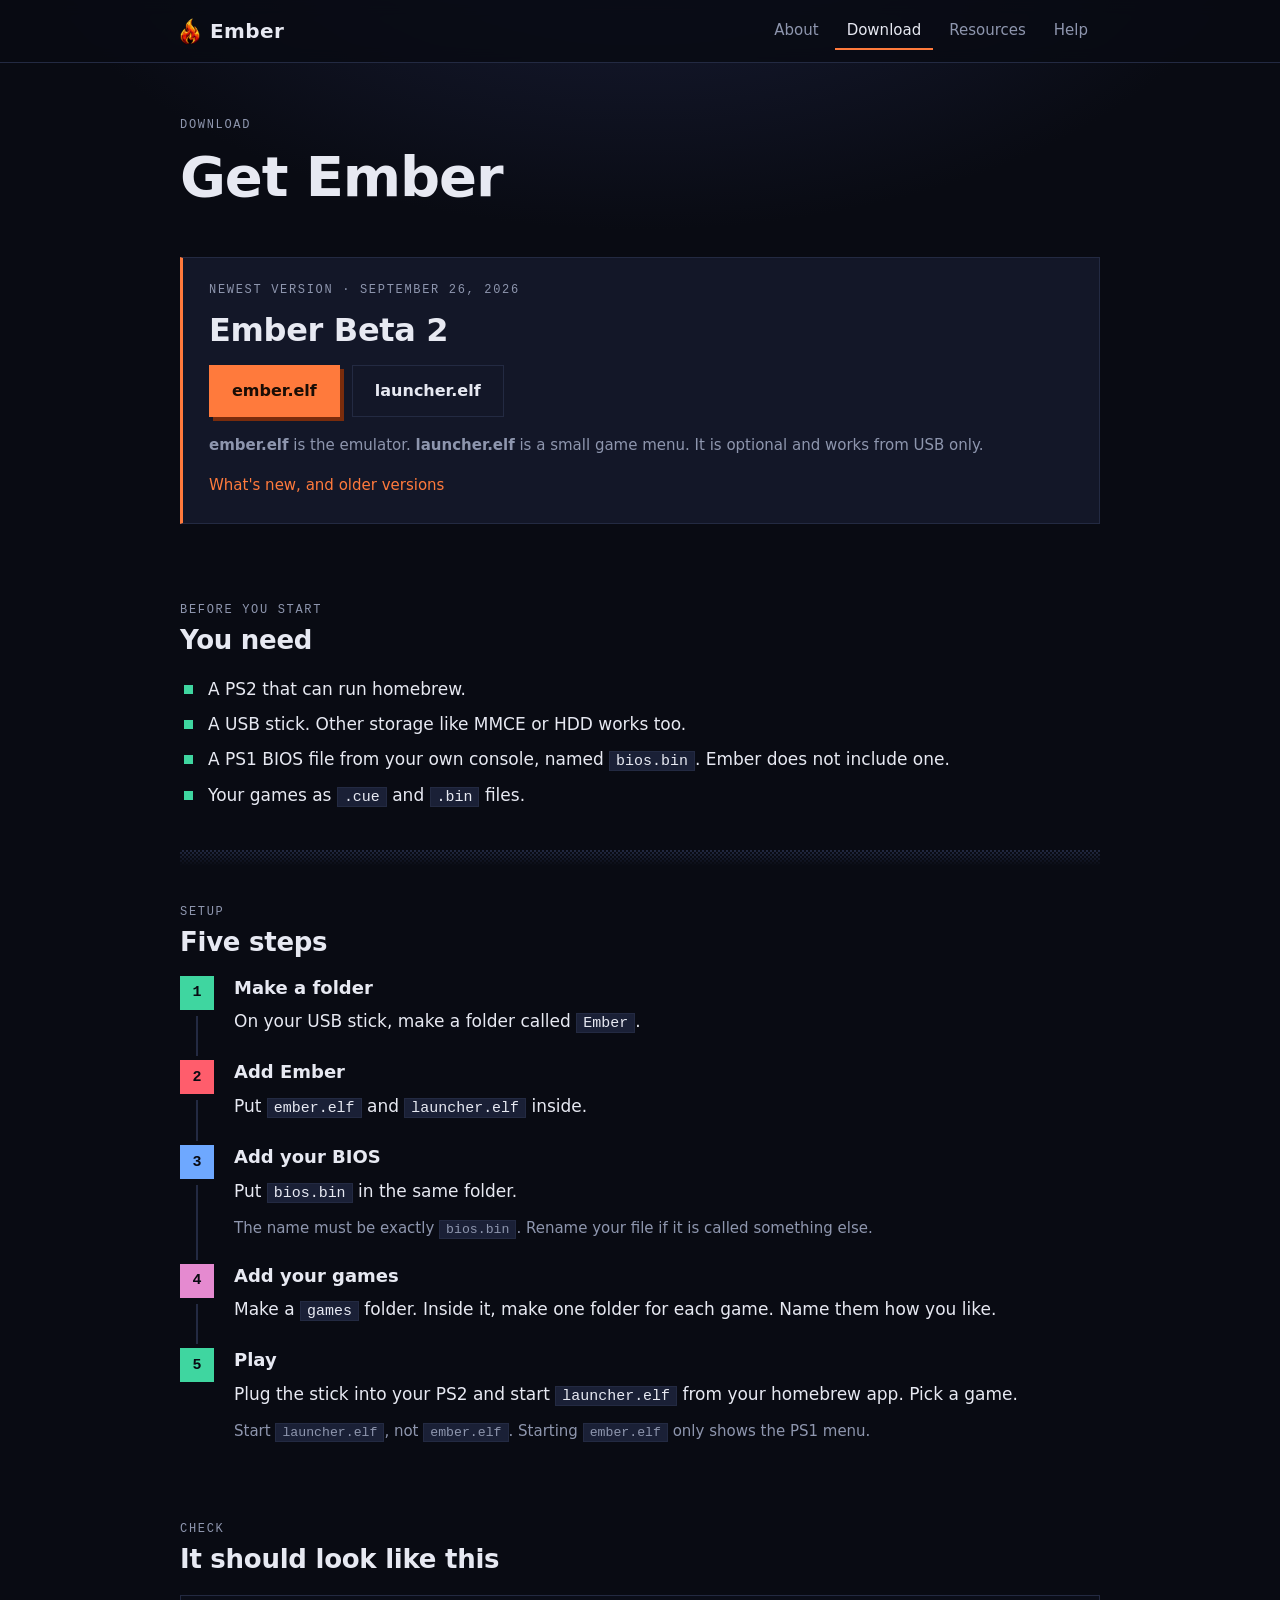
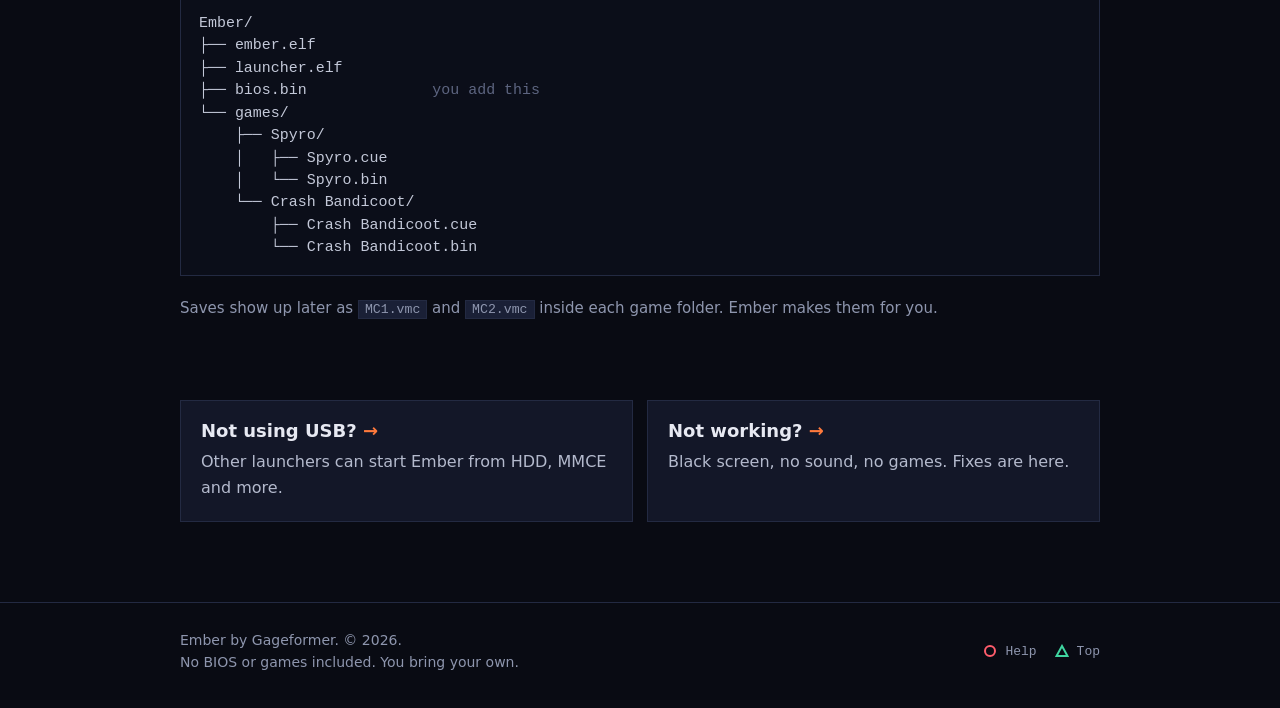
==== download.html @ 77d1c9de "Initial commit" ====
<!doctype html>
<html lang="en">
<head>
  <meta charset="utf-8">
  <meta name="viewport" content="width=device-width, initial-scale=1">
  <title>Download — Ember</title>
  <meta name="description" content="Download Ember and set it up on your PS2 in five steps.">
  <meta name="theme-color" content="#090b13">
  <link rel="icon" href="favicon.png?v=7" type="image/png">
  <link rel="stylesheet" href="style.css?v=3">
</head>
<body>

<header class="top">
  <div class="wrap">
    <a class="brand" href="index.html"><img src="logo.png?v=7" alt="" width="20" height="27">Ember</a>
    <nav class="nav">
      <a href="index.html">About</a>
      <a class="here" href="download.html">Download</a>
      <a href="resources.html">Resources</a>
      <a href="help.html">Help</a>
    </nav>
  </div>
</header>

<main class="wrap">

  <div class="page-head">
    <p class="label">Download</p>
    <h1>Get Ember</h1>
  </div>

  <section>
    <div class="release">
      <p class="label">Newest version · <span data-release-date>September 26, 2026</span></p>
      <h2 data-release-name>Ember Beta 2</h2>
      <div class="btns">
        <a class="btn go" href="https://github.com/Gageformer/Ember/releases/latest/download/ember.elf">ember.elf</a>
        <a class="btn" href="https://github.com/Gageformer/Ember/releases/latest/download/launcher.elf">launcher.elf</a>
      </div>
      <p class="muted small"><b>ember.elf</b> is the emulator. <b>launcher.elf</b> is a small game menu. It is optional and works from USB only.</p>
      <p class="small"><a href="https://github.com/Gageformer/Ember/releases">What's new, and older versions</a></p>
    </div>
  </section>

  <section>
    <p class="label">Before you start</p>
    <h2>You need</h2>
    <ul class="ticks">
      <li>A PS2 that can run homebrew.</li>
      <li>A USB stick. Other storage like MMCE or HDD works too.</li>
      <li>A PS1 BIOS file from your own console, named <code>bios.bin</code>. Ember does not include one.</li>
      <li>Your games as <code>.cue</code> and <code>.bin</code> files.</li>
    </ul>
  </section>

  <div class="dither"></div>

  <section>
    <p class="label">Setup</p>
    <h2>Five steps</h2>
    <ol class="steps">
      <li>
        <h3>Make a folder</h3>
        <p>On your USB stick, make a folder called <code>Ember</code>.</p>
      </li>
      <li>
        <h3>Add Ember</h3>
        <p>Put <code>ember.elf</code> and <code>launcher.elf</code> inside.</p>
      </li>
      <li>
        <h3>Add your BIOS</h3>
        <p>Put <code>bios.bin</code> in the same folder.</p>
        <p class="muted small">The name must be exactly <code>bios.bin</code>. Rename your file if it is called something else.</p>
      </li>
      <li>
        <h3>Add your games</h3>
        <p>Make a <code>games</code> folder. Inside it, make one folder for each game. Name them how you like.</p>
      </li>
      <li>
        <h3>Play</h3>
        <p>Plug the stick into your PS2 and start <code>launcher.elf</code> from your homebrew app. Pick a game.</p>
        <p class="muted small">Start <code>launcher.elf</code>, not <code>ember.elf</code>. Starting <code>ember.elf</code> only shows the PS1 menu.</p>
      </li>
    </ol>
  </section>

  <section>
    <p class="label">Check</p>
    <h2>It should look like this</h2>
<pre>Ember/
├── ember.elf
├── launcher.elf
├── bios.bin              <span class="dim">you add this</span>
└── games/
    ├── Spyro/
    │   ├── Spyro.cue
    │   └── Spyro.bin
    └── Crash Bandicoot/
        ├── Crash Bandicoot.cue
        └── Crash Bandicoot.bin</pre>
    <p class="muted small">Saves show up later as <code>MC1.vmc</code> and <code>MC2.vmc</code> inside each game folder. Ember makes them for you.</p>
  </section>

  <section>
    <div class="grid">
      <a class="card" href="resources.html">
        <h3>Not using USB?</h3>
        <p>Other launchers can start Ember from HDD, MMCE and more.</p>
      </a>
      <a class="card" href="help.html">
        <h3>Not working?</h3>
        <p>Black screen, no sound, no games. Fixes are here.</p>
      </a>
    </div>
  </section>

</main>

<footer class="foot">
  <div class="wrap">
    <div>
      <p>Ember by Gageformer. © 2026.</p>
      <p>No BIOS or games included. You bring your own.</p>
    </div>
    <div class="hints">
      <a href="help.html"><svg class="pad" viewBox="0 0 14 14" aria-hidden="true"><circle cx="7" cy="7" r="5" stroke="#ff5d6c" stroke-width="2" fill="none"/></svg>Help</a>
      <a href="#"><svg class="pad" viewBox="0 0 14 14" aria-hidden="true"><path d="M7 2l5.5 10h-11z" stroke="#3fd6a0" stroke-width="2" fill="none"/></svg>Top</a>
    </div>
  </div>
</footer>

<script src="main.js"></script>
</body>
</html>
---- style.css ----
:root {
  --bg: #090b13;
  --bg-2: #0e1120;
  --card: #131728;
  --line: #232a42;
  --text: #e7e9f2;
  --muted: #8e96ae;
  --ember: #ff7a3c;
  --ember-hot: #ffc857;

  /* the four pad buttons */
  --tri: #3fd6a0;
  --circle: #ff5d6c;
  --cross: #6ea8ff;
  --square: #e58ad0;

  --sans: "Segoe UI", system-ui, -apple-system, "Helvetica Neue", Arial, sans-serif;
  --mono: ui-monospace, "Cascadia Mono", Consolas, "SF Mono", Menlo, monospace;
  --wrap: 960px;
}

* { box-sizing: border-box; }

html { scroll-behavior: smooth; }

body {
  margin: 0;
  background:
    radial-gradient(900px 500px at 50% -120px, #1a1f3a 0%, transparent 70%),
    var(--bg);
  background-repeat: no-repeat;
  color: var(--text);
  font: 17px/1.6 var(--sans);
  -webkit-font-smoothing: antialiased;
}

a { color: var(--ember); text-decoration: none; }
a:hover { text-decoration: underline; }

img, svg { max-width: 100%; }

.wrap {
  max-width: var(--wrap);
  margin: 0 auto;
  padding: 0 20px;
}

/* ---------- header ---------- */

.top {
  position: sticky;
  top: 0;
  z-index: 10;
  background: rgba(9, 11, 19, 0.85);
  backdrop-filter: blur(8px);
  border-bottom: 1px solid var(--line);
}

.top .wrap {
  display: flex;
  align-items: center;
  justify-content: space-between;
  flex-wrap: wrap;
  gap: 4px 20px;
  padding-top: 12px;
  padding-bottom: 12px;
}

.brand {
  display: flex;
  align-items: center;
  gap: 10px;
  color: var(--text);
  font-weight: 700;
  font-size: 20px;
  letter-spacing: 0.02em;
}
.brand:hover { text-decoration: none; }
.brand svg { width: 22px; height: 28px; }

.nav { display: flex; flex-wrap: wrap; gap: 4px; }

.nav a {
  color: var(--muted);
  padding: 6px 12px;
  font-size: 15px;
  border-bottom: 2px solid transparent;
}
.nav a:hover { color: var(--text); text-decoration: none; }
.nav a.here { color: var(--text); border-bottom-color: var(--ember); }

/* ---------- type ---------- */

h1, h2, h3 { line-height: 1.15; margin: 0; }

h1 { font-size: clamp(34px, 6vw, 56px); letter-spacing: -0.02em; }
h2 { font-size: 26px; letter-spacing: -0.01em; }
h3 { font-size: 18px; }

p, ul, ol { margin: 0; }

.label {
  font: 12px/1 var(--mono);
  letter-spacing: 0.14em;
  text-transform: uppercase;
  color: var(--muted);
}

.lead { font-size: 20px; color: #c3c8d8; max-width: 34em; }
.muted { color: var(--muted); }
.small { font-size: 15px; }

code, pre { font-family: var(--mono); font-size: 0.88em; }

code {
  background: #1a2036;
  border: 1px solid var(--line);
  padding: 1px 6px;
}

pre {
  margin: 0;
  padding: 16px 18px;
  background: #0b0e19;
  border: 1px solid var(--line);
  color: #c3c8d8;
  overflow-x: auto;
  scrollbar-color: var(--line) transparent;
  line-height: 1.5;
}
pre .dim { color: #5d6580; }

/* ---------- layout ---------- */

.hero {
  display: grid;
  grid-template-columns: 1fr auto;
  align-items: center;
  gap: 40px;
  padding: 72px 0 56px;
}
.hero > div > * + * { margin-top: 20px; }
.hero .flame { width: 190px; height: auto; }

/* shown where a list has nothing in it yet */
.empty {
  border: 1px dashed var(--line);
  padding: 26px 20px;
  color: var(--muted);
  text-align: center;
}

.page-head { padding: 56px 0 8px; }
.page-head > * + * { margin-top: 14px; }

section { padding: 40px 0; scroll-margin-top: 60px; }
section > * + * { margin-top: 20px; }
/* the small label sits close to the heading it belongs to */
section > .label + h2 { margin-top: 10px; }

/* the PS1 dither look, as a divider */
.dither {
  height: 16px;
  background: repeating-conic-gradient(var(--line) 0 25%, transparent 0 50%) 0 0 / 4px 4px;
  -webkit-mask-image: linear-gradient(to bottom, #000, transparent);
  mask-image: linear-gradient(to bottom, #000, transparent);
}

.grid {
  display: grid;
  gap: 14px;
  grid-template-columns: repeat(auto-fit, minmax(210px, 1fr));
}

.card {
  background: var(--card);
  border: 1px solid var(--line);
  padding: 20px;
}
.card > * + * { margin-top: 8px; }
.card p { color: #b4bacd; font-size: 16px; }

/* coloured top edge, one per pad button */
.card.t { border-top: 3px solid var(--tri); }
.card.c { border-top: 3px solid var(--circle); }
.card.x { border-top: 3px solid var(--cross); }
.card.s { border-top: 3px solid var(--square); }

a.card { display: block; color: var(--text); transition: border-color 0.12s, transform 0.12s; }
a.card:hover { text-decoration: none; border-color: var(--ember); transform: translateY(-2px); }
a.card h3::after { content: " \2192"; color: var(--ember); }

/* ---------- buttons ---------- */

.btns { display: flex; flex-wrap: wrap; gap: 12px; }

.btn {
  display: inline-block;
  padding: 12px 22px;
  font-weight: 600;
  font-size: 16px;
  border: 1px solid var(--line);
  color: var(--text);
  background: var(--card);
}
.btn:hover { text-decoration: none; border-color: var(--muted); }

.btn.go {
  background: var(--ember);
  border-color: var(--ember);
  color: #1a0d05;
  box-shadow: 4px 4px 0 #7a2c0c;
}
.btn.go:hover { background: #ff8d55; border-color: #ff8d55; }
.btn.go:active { transform: translate(2px, 2px); box-shadow: 2px 2px 0 #7a2c0c; }

/* ---------- lists ---------- */

.chips { display: flex; flex-wrap: wrap; gap: 8px; padding: 0; list-style: none; }
.chips li {
  font: 13px/1 var(--mono);
  padding: 8px 10px;
  border: 1px solid var(--line);
  color: #c3c8d8;
}

.ticks { list-style: none; padding: 0; }
.ticks li { padding-left: 28px; position: relative; }
.ticks li + li { margin-top: 8px; }
.ticks li::before {
  content: "";
  position: absolute;
  left: 4px;
  top: 0.55em;
  width: 9px;
  height: 9px;
  background: var(--tri);
}
.ticks.warn li::before { background: var(--circle); border-radius: 50%; }

.steps { list-style: none; padding: 0; counter-reset: step; }
.steps > li {
  counter-increment: step;
  position: relative;
  padding: 0 0 26px 54px;
}
.steps > li > * + * { margin-top: 10px; }
.steps > li::before {
  content: counter(step);
  position: absolute;
  left: 0;
  top: -2px;
  width: 34px;
  height: 34px;
  display: grid;
  place-items: center;
  font: 700 15px/1 var(--mono);
  color: var(--bg);
  background: var(--cross);
}
.steps > li:nth-child(4n + 1)::before { background: var(--tri); }
.steps > li:nth-child(4n + 2)::before { background: var(--circle); }
.steps > li:nth-child(4n + 3)::before { background: var(--cross); }
.steps > li:nth-child(4n + 4)::before { background: var(--square); }
/* line joining the steps */
.steps > li::after {
  content: "";
  position: absolute;
  left: 16px;
  top: 38px;
  bottom: 6px;
  width: 2px;
  background: var(--line);
}
.steps > li:last-child { padding-bottom: 0; }
.steps > li:last-child::after { display: none; }

/* ---------- download box ---------- */

.release {
  background: var(--card);
  border: 1px solid var(--line);
  border-left: 3px solid var(--ember);
  padding: 26px;
}
.release > * + * { margin-top: 16px; }
.release h2 { font-size: 32px; }

/* ---------- help ---------- */

.fix {
  background: var(--card);
  border: 1px solid var(--line);
  padding: 20px 22px;
}
.fix + .fix { margin-top: 12px; }
.fix > * + * { margin-top: 10px; }
.fix h3 { font-size: 19px; }
.fix h3::before { content: "? "; color: var(--circle); font-family: var(--mono); }
.fix p, .fix li { color: #c3c8d8; }

.table-scroll { overflow-x: auto; border: 1px solid var(--line); }
table { border-collapse: collapse; width: 100%; min-width: 520px; font-size: 16px; }
th, td { text-align: left; padding: 10px 14px; border-bottom: 1px solid var(--line); vertical-align: top; }
tr:last-child td { border-bottom: 0; }
th { font: 12px/1 var(--mono); letter-spacing: 0.14em; text-transform: uppercase; color: var(--muted); background: var(--bg-2); }
td { color: #c3c8d8; }

/* ---------- footer ---------- */

.foot {
  margin-top: 40px;
  border-top: 1px solid var(--line);
  padding: 26px 0 40px;
  color: var(--muted);
  font-size: 14px;
}
.foot .wrap { display: flex; flex-wrap: wrap; gap: 12px 30px; justify-content: space-between; }
.foot a { color: var(--muted); }
.foot a:hover { color: var(--text); }

/* PS1 menu style button hints */
.hints { display: flex; flex-wrap: wrap; gap: 18px; font: 13px/1 var(--mono); }
.hints a { display: inline-flex; align-items: center; gap: 8px; }
.pad { width: 14px; height: 14px; }

/* ---------- small screens ---------- */

@media (max-width: 640px) {
  body { font-size: 16px; }
  .hero { grid-template-columns: 1fr; padding: 44px 0 36px; gap: 24px; }
  .hero .flame { width: 110px; order: -1; }
  .lead { font-size: 18px; }
  .page-head { padding-top: 40px; }
  section { padding: 30px 0; }
  .nav a { padding: 6px 9px; }
  .steps > li { padding-left: 48px; }
}

@media (prefers-reduced-motion: reduce) {
  html { scroll-behavior: auto; }
  a.card, .btn.go { transition: none; }
}
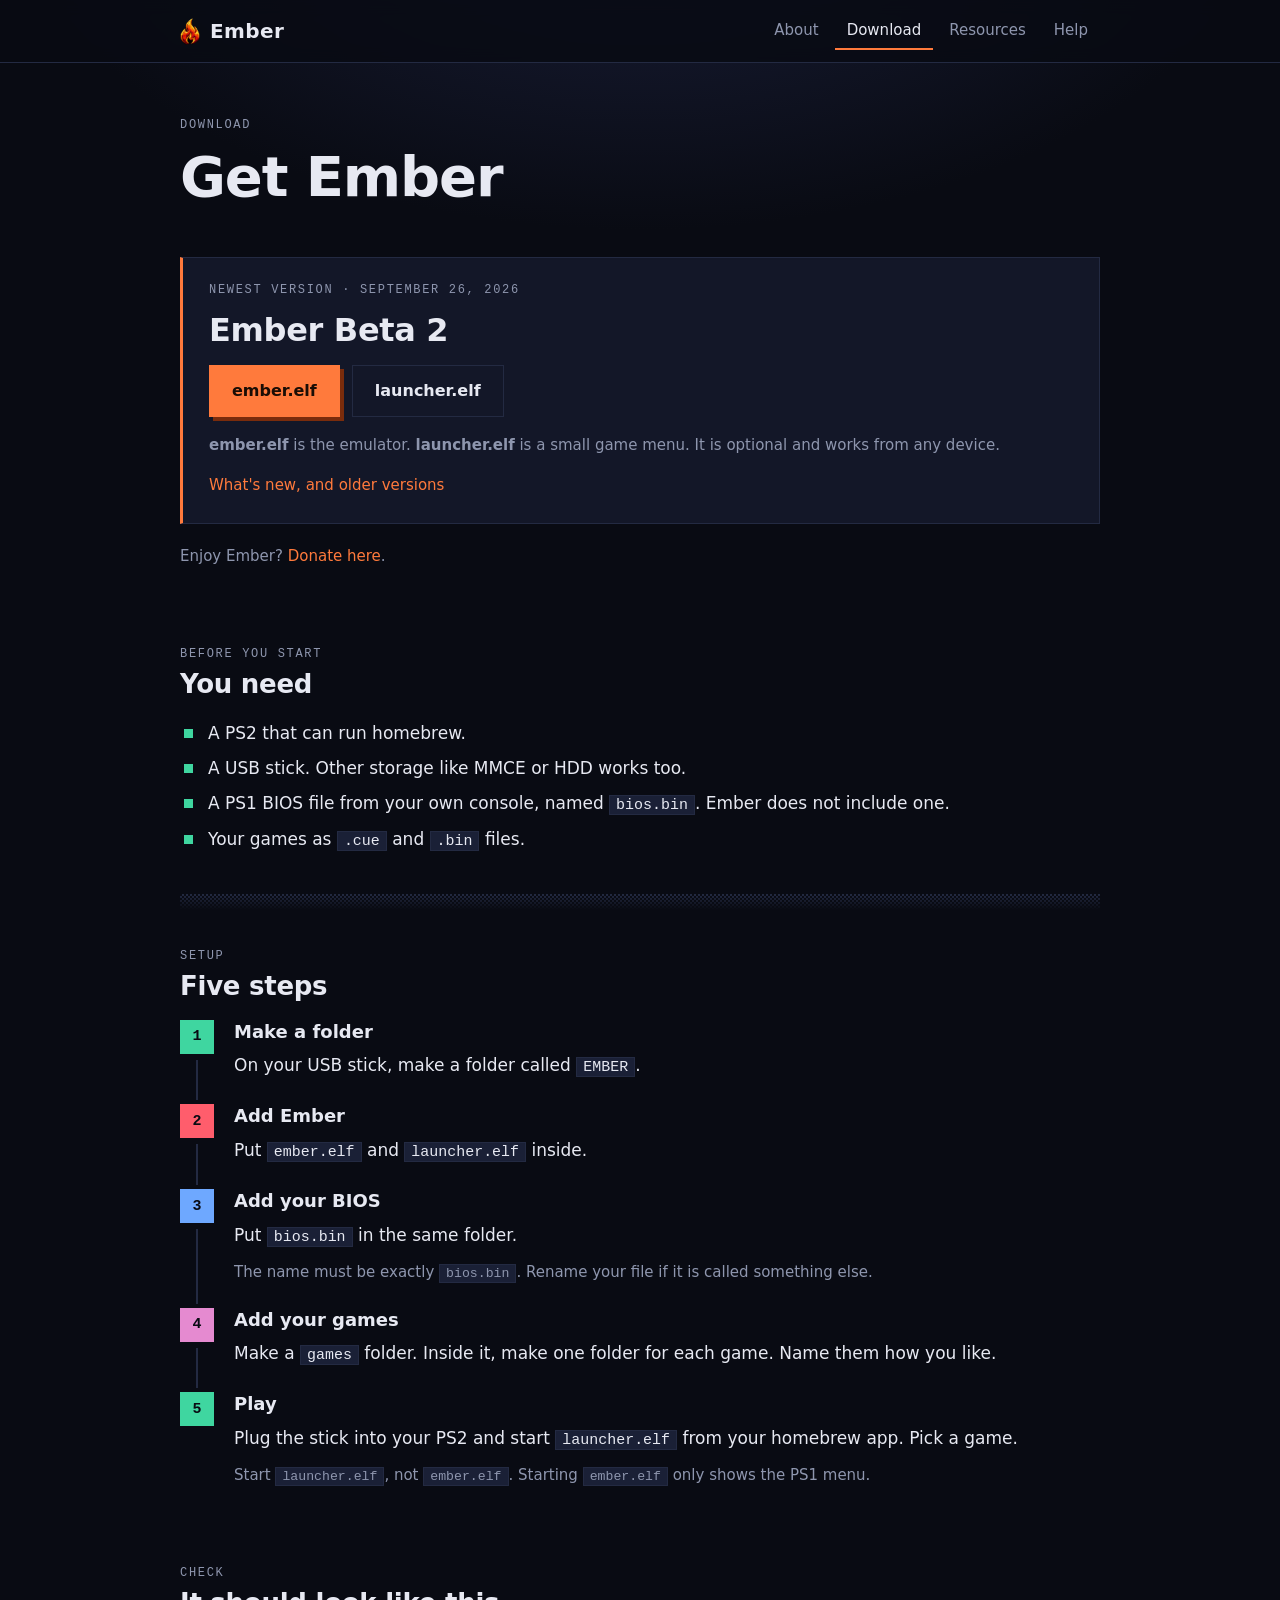
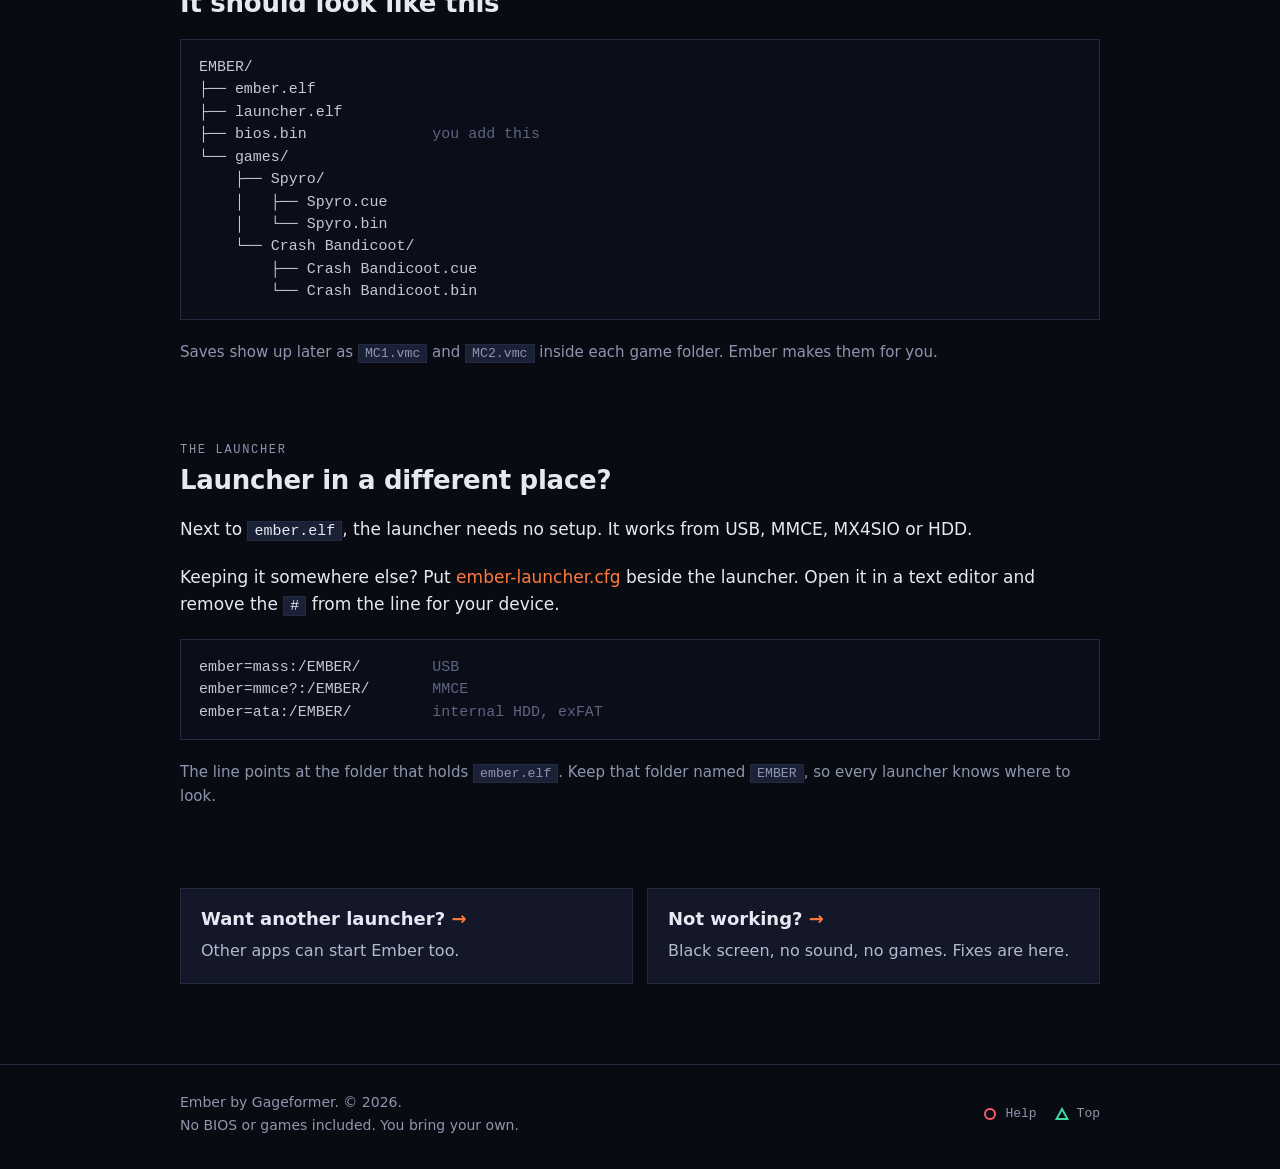
==== commit bb0f4d5c: "Updated pages to reflect new information" ====
--- a/download.html
+++ b/download.html
@@ -7,7 +7,7 @@
   <meta name="description" content="Download Ember and set it up on your PS2 in five steps.">
   <meta name="theme-color" content="#090b13">
   <link rel="icon" href="favicon.png?v=7" type="image/png">
-  <link rel="stylesheet" href="style.css?v=3">
+  <link rel="stylesheet" href="style.css?v=6">
 </head>
 <body>
 
@@ -35,12 +35,13 @@
       <p class="label">Newest version · <span data-release-date>September 26, 2026</span></p>
       <h2 data-release-name>Ember Beta 2</h2>
       <div class="btns">
-        <a class="btn go" href="https://github.com/Gageformer/Ember/releases/latest/download/ember.elf">ember.elf</a>
-        <a class="btn" href="https://github.com/Gageformer/Ember/releases/latest/download/launcher.elf">launcher.elf</a>
+        <a class="btn go" data-dl="ember.elf" href="https://github.com/Gageformer/Ember/releases/download/Beta-2/ember.elf">ember.elf</a>
+        <a class="btn" data-dl="launcher.elf" href="https://github.com/Gageformer/Ember/releases/download/Launcher/launcher.elf">launcher.elf</a>
       </div>
-      <p class="muted small"><b>ember.elf</b> is the emulator. <b>launcher.elf</b> is a small game menu. It is optional and works from USB only.</p>
+      <p class="muted small"><b>ember.elf</b> is the emulator. <b>launcher.elf</b> is a small game menu. It is optional and works from any device.</p>
       <p class="small"><a href="https://github.com/Gageformer/Ember/releases">What's new, and older versions</a></p>
     </div>
+    <p class="muted small">Enjoy Ember? <a href="https://ko-fi.com/gageformer">Donate here</a>.</p>
   </section>
 
   <section>
@@ -62,7 +63,7 @@
     <ol class="steps">
       <li>
         <h3>Make a folder</h3>
-        <p>On your USB stick, make a folder called <code>Ember</code>.</p>
+        <p>On your USB stick, make a folder called <code>EMBER</code>.</p>
       </li>
       <li>
         <h3>Add Ember</h3>
@@ -88,7 +89,7 @@
   <section>
     <p class="label">Check</p>
     <h2>It should look like this</h2>
-<pre>Ember/
+<pre>EMBER/
 ├── ember.elf
 ├── launcher.elf
 ├── bios.bin              <span class="dim">you add this</span>
@@ -102,11 +103,22 @@
     <p class="muted small">Saves show up later as <code>MC1.vmc</code> and <code>MC2.vmc</code> inside each game folder. Ember makes them for you.</p>
   </section>
 
+  <section id="launcher">
+    <p class="label">The launcher</p>
+    <h2>Launcher in a different place?</h2>
+    <p>Next to <code>ember.elf</code>, the launcher needs no setup. It works from USB, MMCE, MX4SIO or HDD.</p>
+    <p>Keeping it somewhere else? Put <a data-dl="ember-launcher.cfg" href="https://github.com/Gageformer/Ember/releases/download/Launcher/ember-launcher.cfg">ember-launcher.cfg</a> beside the launcher. Open it in a text editor and remove the <code>#</code> from the line for your device.</p>
+<pre>ember=mass:/EMBER/        <span class="dim">USB</span>
+ember=mmce?:/EMBER/       <span class="dim">MMCE</span>
+ember=ata:/EMBER/         <span class="dim">internal HDD, exFAT</span></pre>
+    <p class="muted small">The line points at the folder that holds <code>ember.elf</code>. Keep that folder named <code>EMBER</code>, so every launcher knows where to look.</p>
+  </section>
+
   <section>
     <div class="grid">
       <a class="card" href="resources.html">
-        <h3>Not using USB?</h3>
-        <p>Other launchers can start Ember from HDD, MMCE and more.</p>
+        <h3>Want another launcher?</h3>
+        <p>Other apps can start Ember too.</p>
       </a>
       <a class="card" href="help.html">
         <h3>Not working?</h3>
@@ -130,6 +142,6 @@
   </div>
 </footer>
 
-<script src="main.js"></script>
+<script src="main.js?v=2"></script>
 </body>
 </html>
--- a/style.css
+++ b/style.css
@@ -172,6 +172,9 @@
   grid-template-columns: repeat(auto-fit, minmax(210px, 1fr));
 }
 
+/* fewer, wider columns for cards with more text */
+.grid.wide { grid-template-columns: repeat(auto-fit, minmax(270px, 1fr)); }
+
 .card {
   background: var(--card);
   border: 1px solid var(--line);
@@ -179,6 +182,10 @@
 }
 .card > * + * { margin-top: 8px; }
 .card p { color: #b4bacd; font-size: 16px; }
+
+/* a closing statement under a row of cards */
+.card.accent { border-left: 3px solid var(--ember); }
+.grid + .card.accent { margin-top: 14px; }
 
 /* coloured top edge, one per pad button */
 .card.t { border-top: 3px solid var(--tri); }
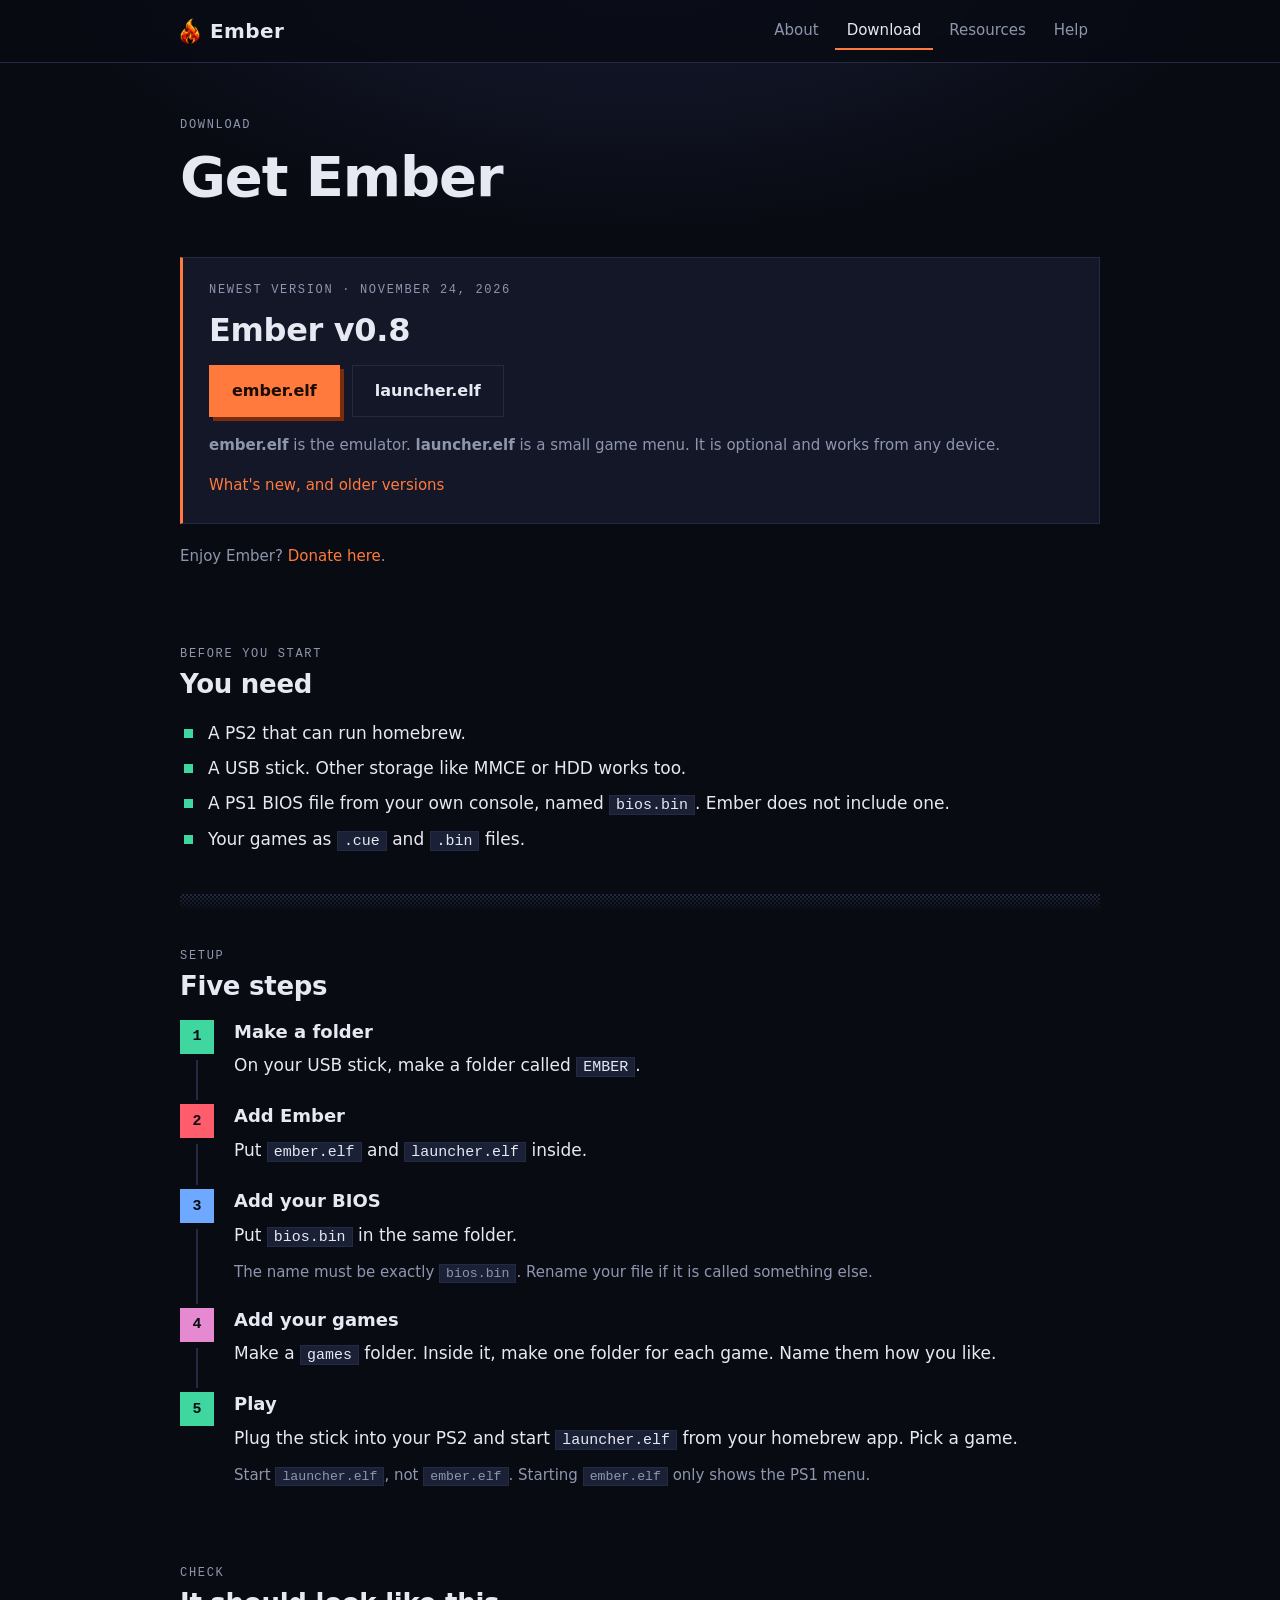
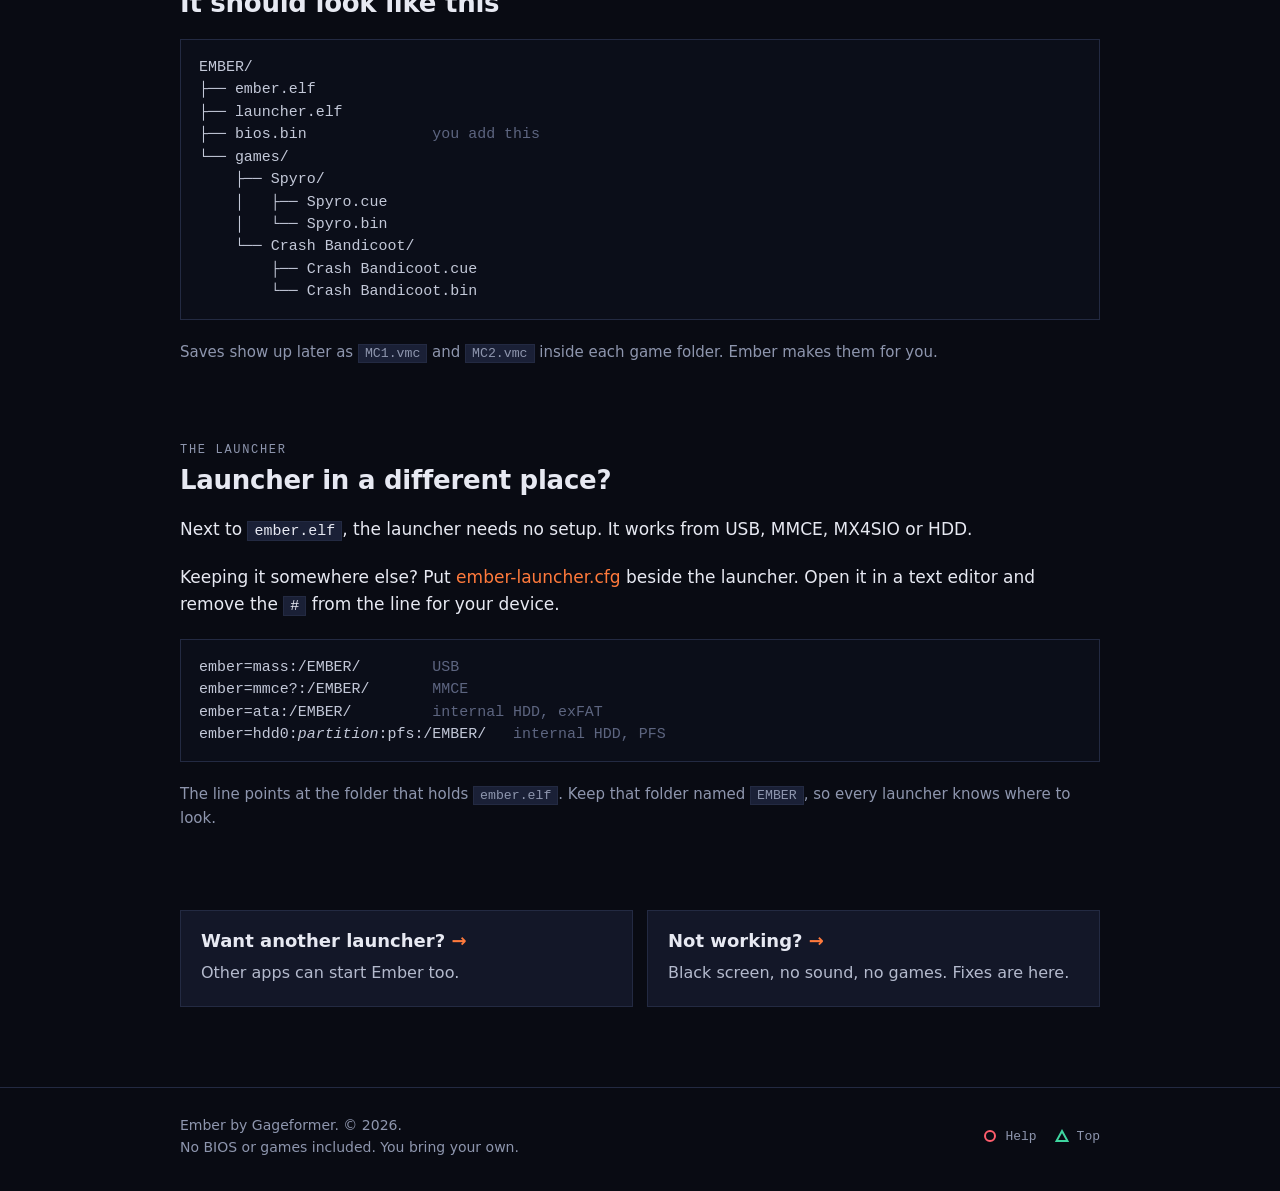
==== commit 6a9a00ce: "Update site for Ember v0.8" ====
--- a/download.html
+++ b/download.html
@@ -32,11 +32,11 @@
 
   <section>
     <div class="release">
-      <p class="label">Newest version · <span data-release-date>September 26, 2026</span></p>
-      <h2 data-release-name>Ember Beta 2</h2>
+      <p class="label">Newest version · <span data-release-date>November 24, 2026</span></p>
+      <h2 data-release-name>Ember v0.8</h2>
       <div class="btns">
-        <a class="btn go" data-dl="ember.elf" href="https://github.com/Gageformer/Ember/releases/download/Beta-2/ember.elf">ember.elf</a>
-        <a class="btn" data-dl="launcher.elf" href="https://github.com/Gageformer/Ember/releases/download/Launcher/launcher.elf">launcher.elf</a>
+        <a class="btn go" data-dl="ember.elf" href="https://github.com/Gageformer/Ember/releases/download/v0.8/ember.elf">ember.elf</a>
+        <a class="btn" href="https://github.com/Gageformer/Ember/releases/download/Launcher/launcher.elf">launcher.elf</a>
       </div>
       <p class="muted small"><b>ember.elf</b> is the emulator. <b>launcher.elf</b> is a small game menu. It is optional and works from any device.</p>
       <p class="small"><a href="https://github.com/Gageformer/Ember/releases">What's new, and older versions</a></p>
@@ -107,10 +107,11 @@
     <p class="label">The launcher</p>
     <h2>Launcher in a different place?</h2>
     <p>Next to <code>ember.elf</code>, the launcher needs no setup. It works from USB, MMCE, MX4SIO or HDD.</p>
-    <p>Keeping it somewhere else? Put <a data-dl="ember-launcher.cfg" href="https://github.com/Gageformer/Ember/releases/download/Launcher/ember-launcher.cfg">ember-launcher.cfg</a> beside the launcher. Open it in a text editor and remove the <code>#</code> from the line for your device.</p>
+    <p>Keeping it somewhere else? Put <a href="https://github.com/Gageformer/Ember/releases/download/Launcher/ember-launcher.cfg">ember-launcher.cfg</a> beside the launcher. Open it in a text editor and remove the <code>#</code> from the line for your device.</p>
 <pre>ember=mass:/EMBER/        <span class="dim">USB</span>
 ember=mmce?:/EMBER/       <span class="dim">MMCE</span>
-ember=ata:/EMBER/         <span class="dim">internal HDD, exFAT</span></pre>
+ember=ata:/EMBER/         <span class="dim">internal HDD, exFAT</span>
+ember=hdd0:<i>partition</i>:pfs:/EMBER/   <span class="dim">internal HDD, PFS</span></pre>
     <p class="muted small">The line points at the folder that holds <code>ember.elf</code>. Keep that folder named <code>EMBER</code>, so every launcher knows where to look.</p>
   </section>
 
@@ -142,6 +143,6 @@
   </div>
 </footer>
 
-<script src="main.js?v=2"></script>
+<script src="main.js?v=3"></script>
 </body>
 </html>
